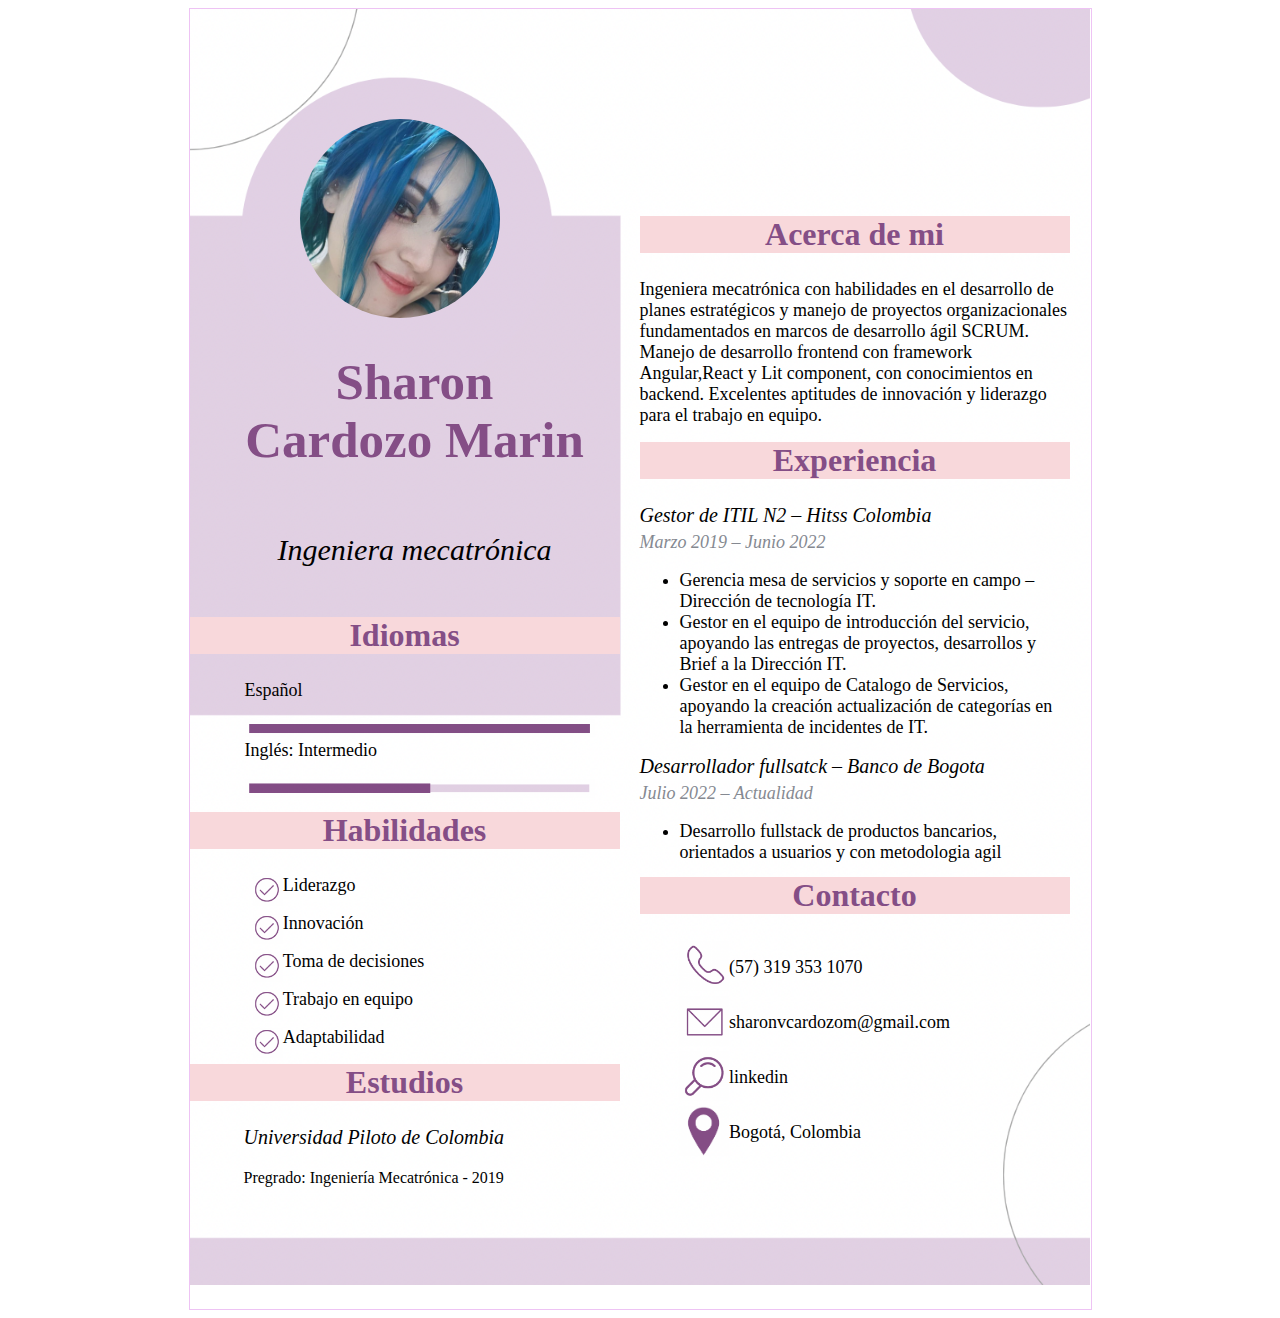
==== Proyecto HC/index.html @ 1e607907 "HV" ====
<!DOCTYPE html>
<html lang="en">
  <head>
    <meta charset="UTF-8" />
    <meta http-equiv="X-UA-Compatible" content="IE=edge" />
    <meta name="viewport" content="width=device-width, initial-scale=1.0" />
    <link rel="stylesheet" type="text/css" href="style.css" />
    <title>Document</title>
  </head>
  <body>
    <div class="container">
      <img class="name" src="./Assests/back.png" />
      <img class="image-profile" src="./Assests/profile.jpeg" />
      <div class="container-hc">
            <h1 class="last-name">
            Sharon<br />
            <strong>Cardozo Marin</strong>
            </h1>
            <p class="carreer">Ingeniera mecatrónica</p>
            <div class="contact">
                <h2 class="title" style="margin-top: 20px;">Idiomas</h2>
                <div class="language">
                    <p class="info">Español</p>
                    <img class="lvl" src="./Assests/level2.png" />
                    <p class="info">Inglés: Intermedio</p>
                    <img class="lvl" src="./Assests/level.png" />
                </div>
            </div>
            <h2 class="title" style="margin-top: 10px;"">Habilidades</h2>
            <div class="grid-container" style="align-items: self-start; margin-left: -26px;">
                    <div class="grid-item"><img class="icon2" src="./Assests/ok.png" /></div>
                    <div class="grid-item"><p class="info">Liderazgo</p></div>
                    <div class="grid-item"><img class="icon2" src="./Assests/ok.png" /></div>
                    <div class="grid-item"><p class="info">Innovación</p></div>
                    <div class="grid-item"><img class="icon2" src="./Assests/ok.png" /></div>
                    <div class="grid-item"><p class="info">Toma de decisiones</p></div>
                    <div class="grid-item"><img class="icon2" src="./Assests/ok.png" /></div>
                    <div class="grid-item"><p class="info">Trabajo en equipo</p></div>
                    <div class="grid-item"><img class="icon2" src="./Assests/ok.png" /></div>
                    <div class="grid-item"><p class="info">Adaptabilidad</p></div>
            </div>
            <h2 class="title">Estudios</h2>
                <div class="study" style="margin-left: 54px;">
                    <p class="info2">Universidad Piloto de Colombia</p>
                    <p>Pregrado: Ingeniería Mecatrónica - 2019</p>
                </div>
      </div>
      <div class="container-hc2">
            <h2 class="title">Acerca de mi</h2>
                <div class="about">
                    <p class="info">
                        Ingeniera mecatrónica con habilidades en el desarrollo de planes estratégicos y
                        manejo de proyectos organizacionales fundamentados en marcos de desarrollo ágil
                        SCRUM. Manejo de desarrollo frontend con framework Angular,React y Lit component, 
                        con conocimientos en backend.
                        Excelentes aptitudes de innovación y liderazgo para el trabajo en equipo.       
                    </p>
                </div>
            <h2 class="title">Experiencia</h2>
                <div class="experience">
                    <p class="info2">Gestor de ITIL N2 – Hitss Colombia</p>
                    <p class="info" style="margin-top: -15px;color: #858991;font-style: italic;">Marzo 2019 – Junio 2022</p>
                    <ul class="info"">
                        <li> Gerencia mesa de servicios y soporte en campo –
                            Dirección de tecnología IT.</li>
                        <li>Gestor en el equipo de introducción del servicio, apoyando las entregas de
                            proyectos, desarrollos y Brief a la Dirección IT.</li>
                        <li>Gestor en el equipo de Catalogo de Servicios, apoyando la creación actualización
                            de categorías en la herramienta de incidentes de IT.</li>
                    </ul>
                    <p class="info2">Desarrollador fullsatck – Banco de Bogota</p>
                    <p class="info" style="margin-top: -15px;color: #858991;font-style: italic;">Julio 2022 – Actualidad</p>
                    <ul>
                        <li class="info ">Desarrollo fullstack de productos bancarios, orientados a usuarios y con metodologia agil</li>
                    </ul>
                </div>
            
                <h2 class="title" >Contacto</h2>
                <div class="grid-container">
                    <div class="grid-item"><img class="icon" src="./Assests/1.png" /></div>
                    <div class="grid-item"><p class="info">(57) 319 353 1070</p></div>
                    <div class="grid-item"><img class="icon" src="./Assests/2.png" /></div>
                    <div class="grid-item"><p class="info">sharonvcardozom@gmail.com</p></div>
                    <div class="grid-item"><img class="icon" src="./Assests/3.png" /></div>
                    <div class="grid-item"><p class="info">linkedin</p></div>
                    <div class="grid-item"><img class="icon" src="./Assests/home.png" /></div>
                    <div class="grid-item"><p class="info">Bogotá, Colombia</p></div>
                </div>
            
      </div>
    </div>
  </body>
</html>
---- Proyecto HC/style.css ----
.container{
   background-color: #ffffff;
   border: rgba(232, 173, 240, 0.73) 1px solid;
   
   margin: 0 auto;
   width: 901px;
   height: 1300px;
   display: grid;
    grid-template-columns: auto auto;
}
.name{
    width: 900px;
    position:absolute;
}
.container-hc{
    width: 450px;
    position: absolute;
    margin-top: 310px;
    justify-content: center;
    display: flex;
    flex-direction: column;
}
.container-hc2{
    width: 430px;
    position: absolute;
    margin-top: 209px;
    justify-content: center;
    display: flex;
    flex-direction: column;
    margin-left: 450px;
}
.last-name{
    color:#844E86 ;
    font-size: 51px;
    text-align: center;
}
.carreer{
    /* margin-top: 200px; */
    font-size: 30px;
    text-align: center;
    font-style: bold;
    font-style: italic;
}
.title{
   
    color:#844E86 ;
    font-size: 32px;
    text-align: center;
    background: #F8D8DB;
    width: 430px;
    margin-top: -2px;

}
.icon{
    width: 50px;
}
.icon2{
    width: 30px;
}
.grid-item {
    font-size: 20px;
}
.grid-container {
    display: grid;
    grid-template-columns: auto auto;
    align-items: self-end;;
    width: 350px;
    justify-content: inherit;
  }
.image-profile{
    position:absolute;
    z-index: 1;
    width: 200px;
    border-radius: 50%;
    margin: 110px;
}
.lvl{
    
    width: 350px;
    justify-content: end;
}
.info{
    font-size: 18px;
    margin-top: -1px;
}
.info2{
    font-size: 20px;
    font-style: italic;margin-top: -1px;
    
}
.language{
    width: 350px;
    justify-content: end;
    margin-left: 55px;
}
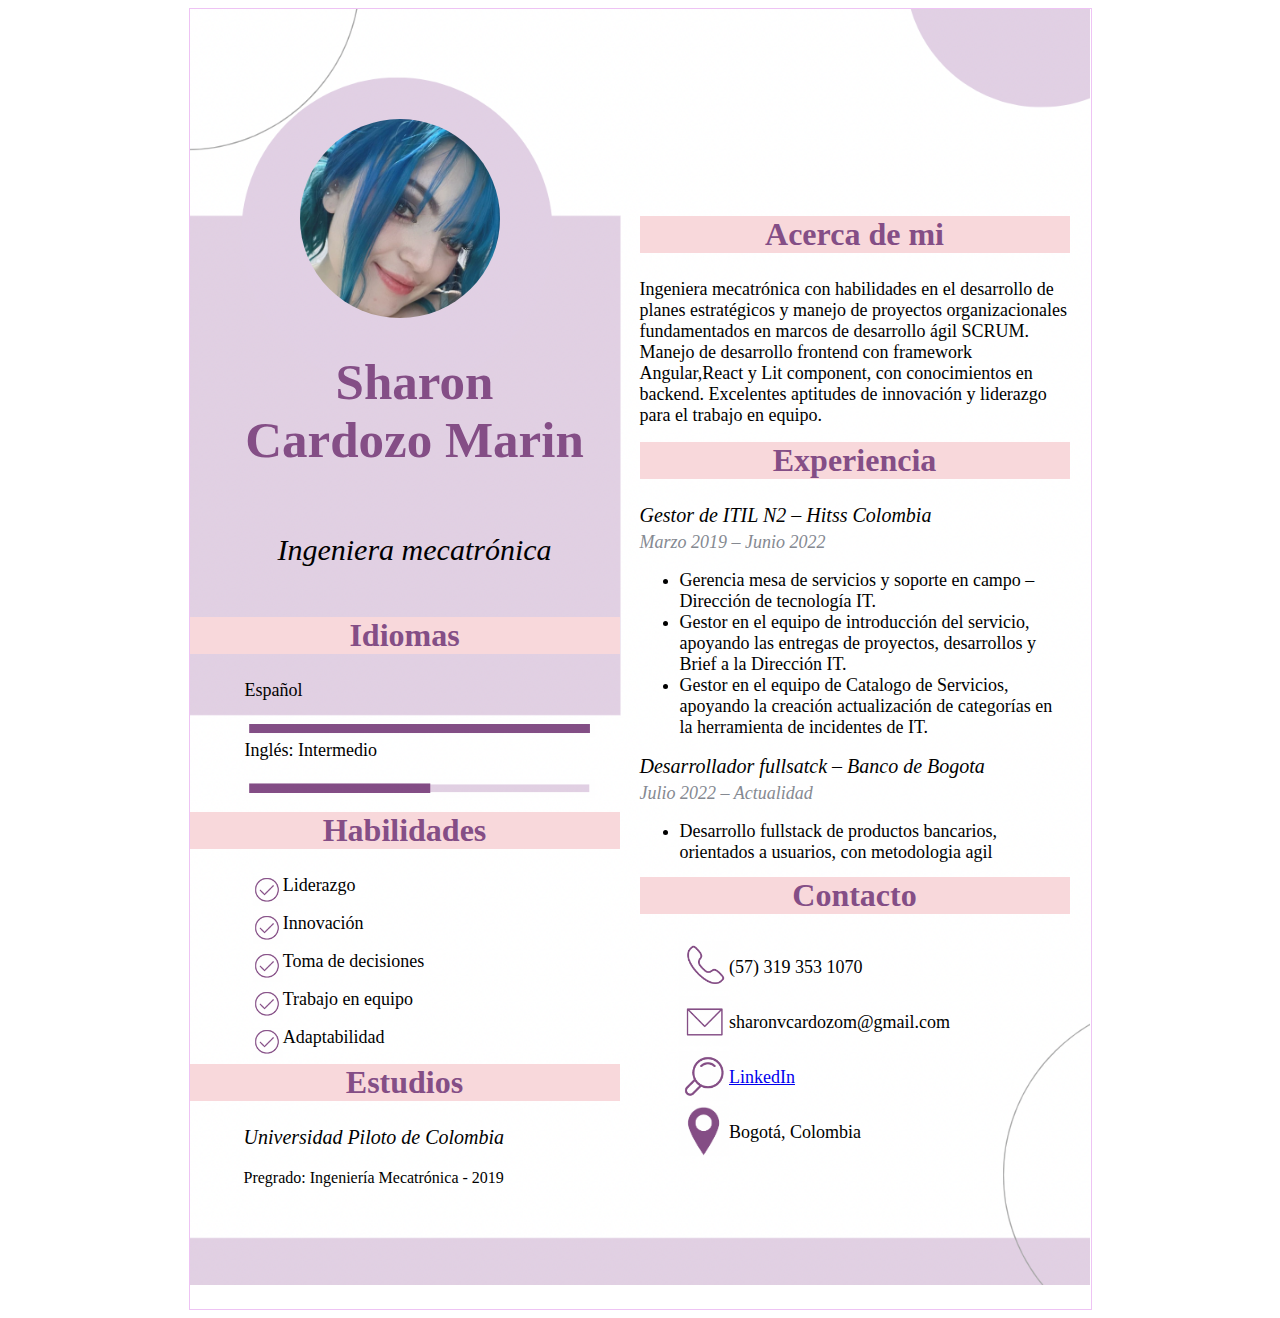
==== commit fe09342f: "Update index.html" ====
--- a/Proyecto HC/index.html
+++ b/Proyecto HC/index.html
@@ -5,7 +5,7 @@
     <meta http-equiv="X-UA-Compatible" content="IE=edge" />
     <meta name="viewport" content="width=device-width, initial-scale=1.0" />
     <link rel="stylesheet" type="text/css" href="style.css" />
-    <title>Document</title>
+    <title>MI CV</title>
   </head>
   <body>
     <div class="container">
@@ -57,7 +57,7 @@
                     </p>
                 </div>
             <h2 class="title">Experiencia</h2>
-                <div class="experience">
+                <div class="skills">
                     <p class="info2">Gestor de ITIL N2 – Hitss Colombia</p>
                     <p class="info" style="margin-top: -15px;color: #858991;font-style: italic;">Marzo 2019 – Junio 2022</p>
                     <ul class="info"">
@@ -71,7 +71,7 @@
                     <p class="info2">Desarrollador fullsatck – Banco de Bogota</p>
                     <p class="info" style="margin-top: -15px;color: #858991;font-style: italic;">Julio 2022 – Actualidad</p>
                     <ul>
-                        <li class="info ">Desarrollo fullstack de productos bancarios, orientados a usuarios y con metodologia agil</li>
+                        <li class="info ">Desarrollo fullstack de productos bancarios, orientados a usuarios, con metodologia agil</li>
                     </ul>
                 </div>
             
@@ -82,7 +82,9 @@
                     <div class="grid-item"><img class="icon" src="./Assests/2.png" /></div>
                     <div class="grid-item"><p class="info">sharonvcardozom@gmail.com</p></div>
                     <div class="grid-item"><img class="icon" src="./Assests/3.png" /></div>
-                    <div class="grid-item"><p class="info">linkedin</p></div>
+                    <div class="grid-item"><p class="info"><a href="https://co.linkedin.com/">
+                        LinkedIn
+                    </a></p></div>
                     <div class="grid-item"><img class="icon" src="./Assests/home.png" /></div>
                     <div class="grid-item"><p class="info">Bogotá, Colombia</p></div>
                 </div>
